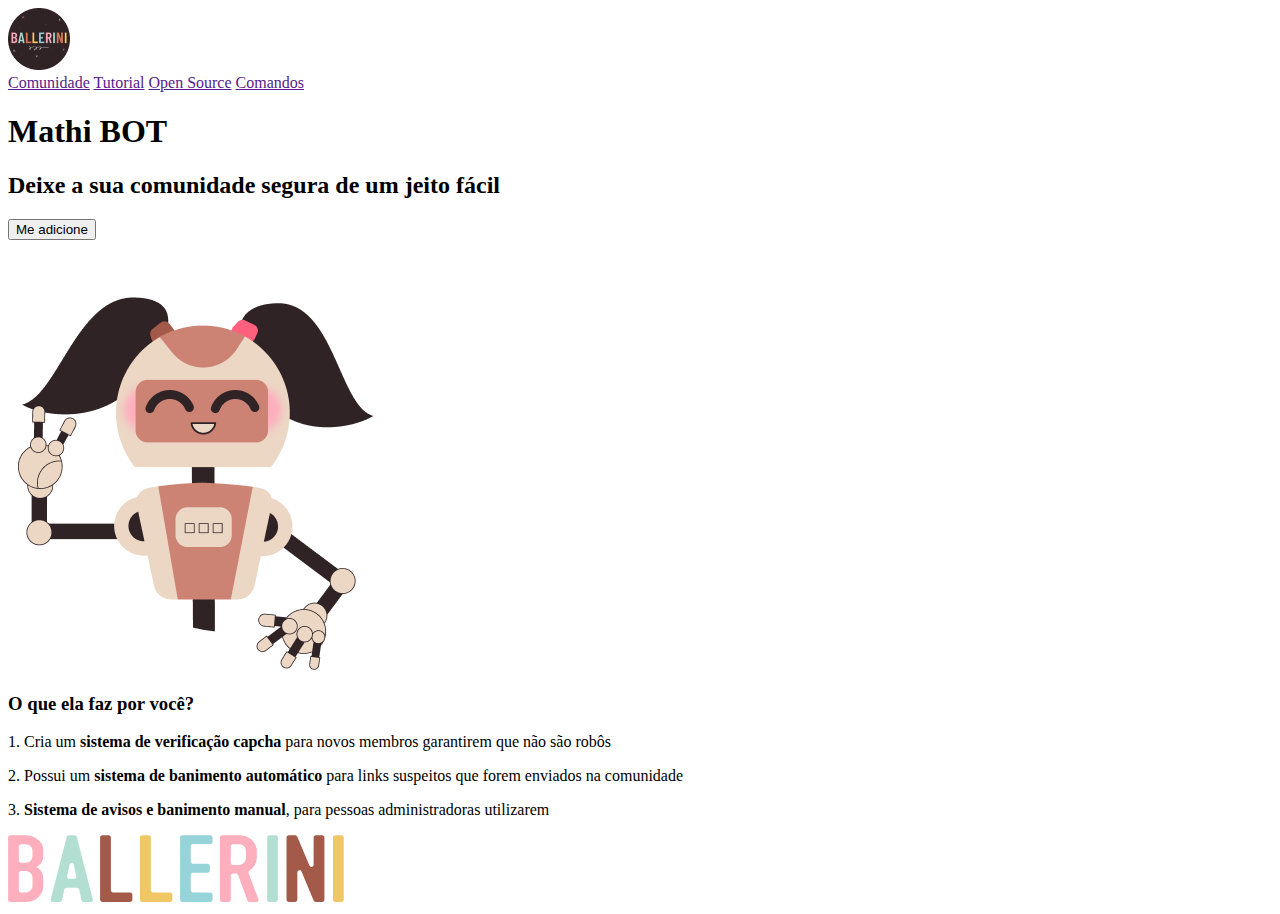
==== index.html @ e3e348b9 "update content" ====
<!DOCTYPE html>
<html lang="pt-BR">
<head>

    <meta charset="UTF-8">
    <meta http-equiv="X-UA-Compatible" content="IE=edge">
    <meta name="viewport" content="width=device-width, initial-scale=1.0">
    <meta name="description" content="Um bot para uma comunidade no discord"> <!-- descrição do site que aparecer google -->
    <title>Mathi Bot</title>
</head>


<body>
    <header class="header">
        <img class="header-image" src="./assets/Vector.png" alt="logo da comunidade Mathi Bot"> <!-- coloquei esse alt caso a logo não carrege vai aparecer essa mensagem -->
        <nav class="menu-item">
            <a href="">Comunidade</a>
            <a href="">Tutorial</a>
            <a href="">Open Source</a>
            <a href="">Comandos</a>  
        </nav>

    </header>

    <main class="main">
        <section class="first-section">
            <div class="first-content">
            <h1>Mathi BOT</h1>
            <h2>Deixe a sua comunidade segura de um jeito fácil</h2>
            <button>Me adicione</button>
            </div>  
            <img class="main-image" src="./assets/freepik--Character--inject-5.png" alt="Imagem do Mathi bot"> 
        </section>

        <section class="second-section">
            <div class="second-content">
            <h3>O que ela faz por você?</h3>
            <p>1. Cria um <strong>sistema de verificação capcha</strong> para novos membros garantirem que não são robôs</p>
            <p>2. Possui um <strong>sistema de banimento automático</strong> para links suspeitos que forem enviados na comunidade</p>
            <p>3. <strong>Sistema de avisos e banimento manual</strong>, para pessoas administradoras utilizarem</p>
            </div>
        </section>
    </main>

    <footer class="footer">
        <img class="footer-image" src="./assets/BALLERINI.svg" alt="BALLERINI logo">
    </footer>

</body>


</html>
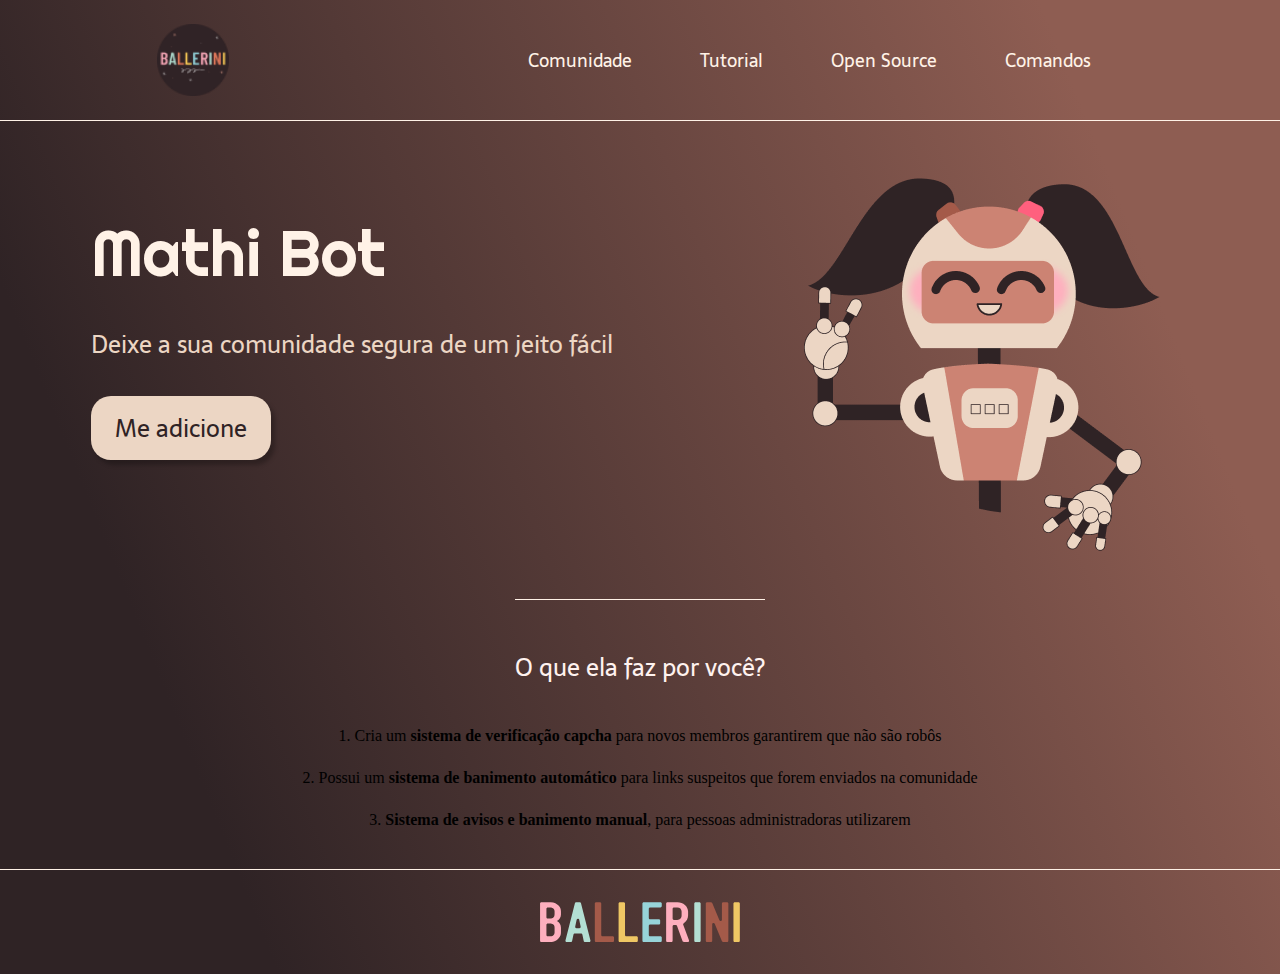
==== commit 6c2a86ca: "finalizing this project" ====
--- a/index.html
+++ b/index.html
@@ -7,17 +7,18 @@
     <meta name="viewport" content="width=device-width, initial-scale=1.0">
     <meta name="description" content="Um bot para uma comunidade no discord"> <!-- descrição do site que aparecer google -->
     <title>Mathi Bot</title>
+    <link rel="stylesheet" type="text/css" href="./css/style.css">
 </head>
 
 
 <body>
     <header class="header">
         <img class="header-image" src="./assets/Vector.png" alt="logo da comunidade Mathi Bot"> <!-- coloquei esse alt caso a logo não carrege vai aparecer essa mensagem -->
-        <nav class="menu-item">
-            <a href="">Comunidade</a>
-            <a href="">Tutorial</a>
-            <a href="">Open Source</a>
-            <a href="">Comandos</a>  
+        <nav class="menu">
+            <a class="menu-item" href="">Comunidade</a>
+            <a class="menu-item" href="">Tutorial</a>
+            <a class="menu-item" href="">Open Source</a>
+            <a class="menu-item" href="">Comandos</a>  
         </nav>
 
     </header>
@@ -25,20 +26,18 @@
     <main class="main">
         <section class="first-section">
             <div class="first-content">
-            <h1>Mathi BOT</h1>
-            <h2>Deixe a sua comunidade segura de um jeito fácil</h2>
-            <button>Me adicione</button>
+            <h1 id="first-h1">Mathi Bot</h1>
+            <h2 id="first-h2">Deixe a sua comunidade segura de um jeito fácil</h2>
+            <button id="first-button">Me adicione</button>
             </div>  
             <img class="main-image" src="./assets/freepik--Character--inject-5.png" alt="Imagem do Mathi bot"> 
         </section>
 
         <section class="second-section">
-            <div class="second-content">
-            <h3>O que ela faz por você?</h3>
+            <h3 id="first-h3">O que ela faz por você?</h3>
             <p>1. Cria um <strong>sistema de verificação capcha</strong> para novos membros garantirem que não são robôs</p>
             <p>2. Possui um <strong>sistema de banimento automático</strong> para links suspeitos que forem enviados na comunidade</p>
             <p>3. <strong>Sistema de avisos e banimento manual</strong>, para pessoas administradoras utilizarem</p>
-            </div>
         </section>
     </main>
 
--- a/css/style.css
+++ b/css/style.css
@@ -0,0 +1,125 @@
+@import url('https://fonts.googleapis.com/css2?family=Righteous&family=Sarala:wght@400;700&display=swap');
+
+* {
+    margin: 0;
+    padding: 0;
+    box-sizing: border-box;
+    text-decoration: none;
+}
+
+body {
+    font-size: 100%; 
+    background: linear-gradient(68.15deg, #2F2325 16.62%, #8E5D52 85.61%);
+}
+
+.header {
+    display: flex;
+    flex-direction: row;
+    align-items: center;
+    justify-content: space-around;
+    padding: 1.5rem;
+    text-decoration: none;
+}
+
+.header-image {
+    height: 4.5rem;
+}
+
+.menu-item {
+    font-family: 'Sarala', sans-serif;
+    color: #FFF2E7;
+    font-weight: 400;
+    font-size: 1.1rem;
+    margin: 0 2rem
+}
+
+.main {
+    border-top: 0.4px solid #FFF2E7;
+}
+
+.first-section {
+    display: flex;
+    flex-direction: row;
+    align-items: center;
+    justify-content: space-around;
+
+}
+
+.first-content {
+    display: flex;
+    flex-direction: column;
+    flex-wrap: wrap;
+    gap: 2rem;
+}
+
+#first-h1 {
+    font-family: 'Righteous', cursive;
+    font-weight: 400;
+    font-size: 64px;
+    color: #FFF2E7;
+}
+
+#first-h2 {
+    font-family: 'Sarala', sans-serif;
+    font-weight: 400;
+    font-size: 1.5rem;
+    color: #ecd6c4;
+}
+
+#first-button {
+    background-color: #ecd6c4;
+    width: 11.25rem;
+    height: 4rem;
+    border: none;
+    box-shadow: 4px 5px  4px rgba(0, 0, 0, 0.25);
+    border-radius: 20px;
+    font-family: 'Sarala', sans-serif;
+    font-weight: 400;
+    font-size: 1.5rem;
+    color: #2F2325;
+}
+
+#first-button:hover {
+    background-color: blue;
+}
+
+.main-image {
+    height: 26.875rem;
+}
+
+.second-section {
+    display: flex;
+    flex-direction: column;
+    align-items: center;
+    gap: 1.5rem;
+    margin-top: 3rem;
+}
+
+#first-h3 {
+    border-top: 0.4px solid #FFF2E7;
+    padding-top: 3rem;
+    font-family: 'Sarala', sans-serif;
+    font-weight: 400;
+    font-size: 1.5rem;
+    color: #FFF2EF;
+    margin-bottom: 1rem;
+}
+
+.second-section h3 p {
+    font-family: 'Sarala', sans-serif;
+    font-weight: 300;
+    font-size: 1.2rem;
+    color: #ecd6c4;
+}
+
+.footer {
+    padding: 2rem;
+    border-top: 0.4px solid #FFF2E7;
+    margin-top: 2.5rem;
+}
+
+.footer-image {
+    height: 2.5rem;
+    display: block;
+    margin: 0 auto;
+}